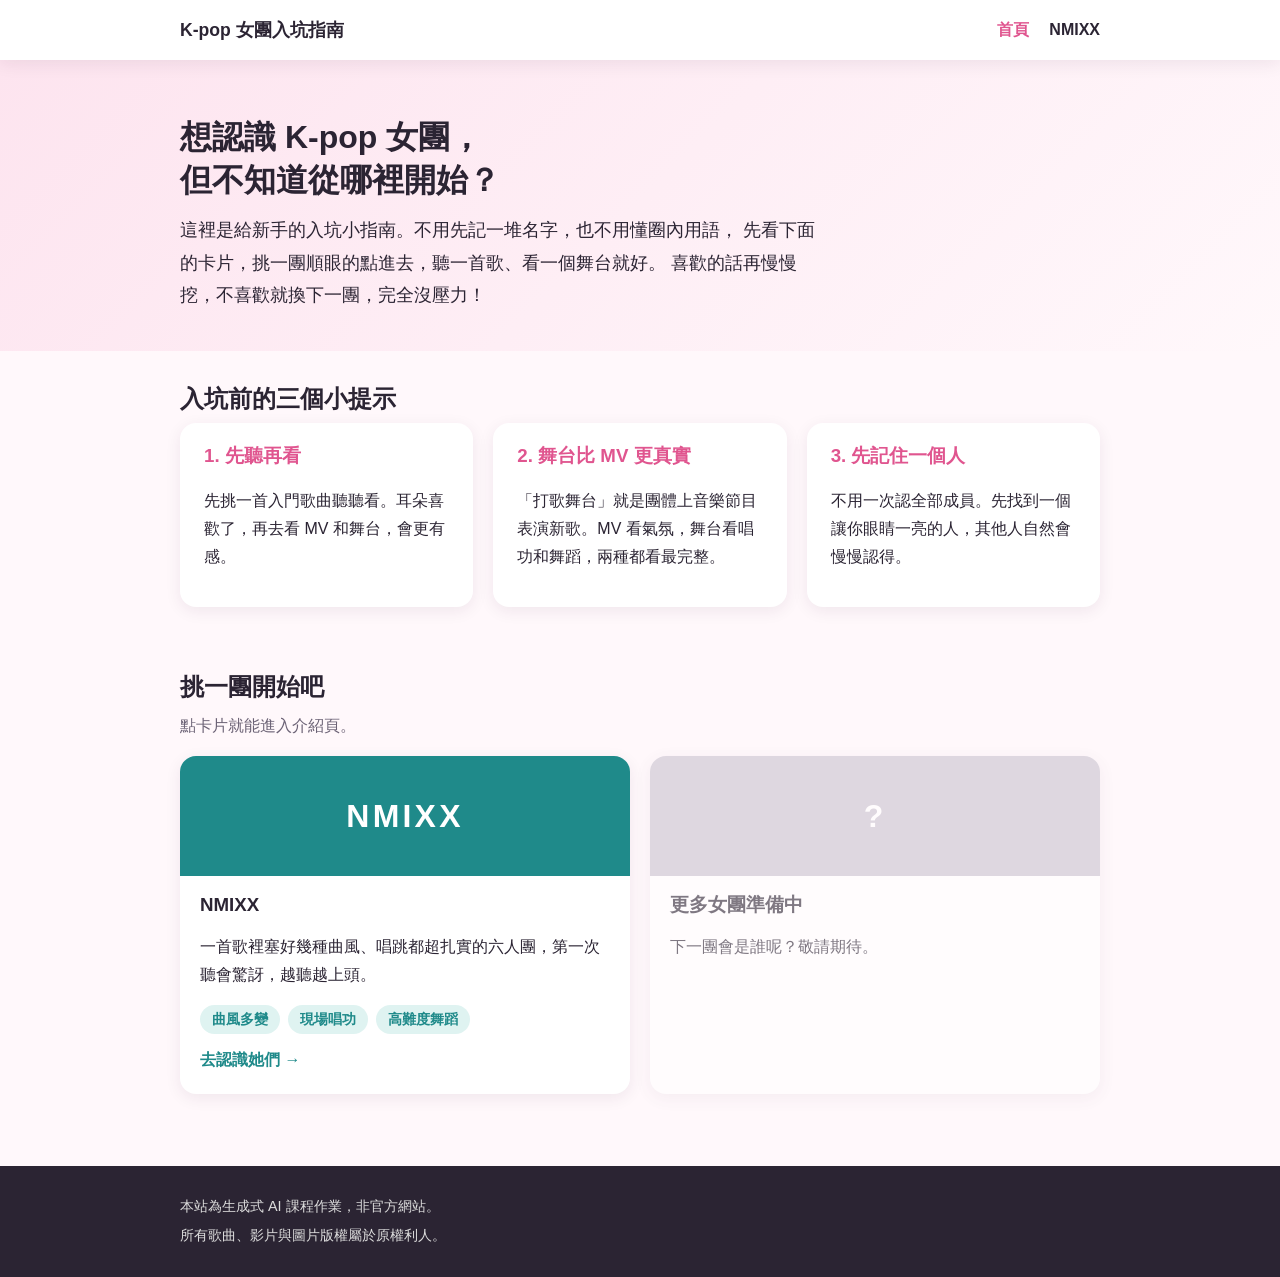
==== index.html @ 495c1757 "上傳 K-pop 女團入坑指南正式版" ====
<!DOCTYPE html>
<html lang="zh-Hant" class="no-js">
<head>
  <meta charset="UTF-8">
  <meta name="viewport" content="width=device-width, initial-scale=1.0">
  <title>K-pop 女團入坑指南</title>
  <meta name="description" content="給 K-pop 新手的女團入坑小指南：一句話介紹、入門歌曲、推薦舞台、成員亮點。">
  <link rel="stylesheet" href="css/style.css">
</head>
<body>

  <!-- ===== 頁首與導覽列 ===== -->
  <header class="site-header">
    <div class="container header-inner">
      <a class="site-title" href="index.html">K-pop 女團入坑指南</a>
      <button class="nav-toggle" aria-expanded="false" aria-controls="site-nav">選單 ☰</button>
      <nav class="site-nav" id="site-nav" aria-label="主選單">
        <ul>
          <li><a href="index.html" aria-current="page">首頁</a></li>
          <li><a href="groups/nmixx.html">NMIXX</a></li>
        </ul>
      </nav>
    </div>
  </header>

  <main>
    <!-- ===== 開場介紹 ===== -->
    <section class="hero">
      <div class="container">
        <h1>想認識 K-pop 女團，<br>但不知道從哪裡開始？</h1>
        <p class="lead">
          這裡是給新手的入坑小指南。不用先記一堆名字，也不用懂圈內用語，
          先看下面的卡片，挑一團順眼的點進去，聽一首歌、看一個舞台就好。
          喜歡的話再慢慢挖，不喜歡就換下一團，完全沒壓力！
        </p>
      </div>
    </section>

    <!-- ===== 新手小提示 ===== -->
    <section class="tips">
      <div class="container">
        <h2>入坑前的三個小提示</h2>
        <div class="grid">
          <div class="card">
            <h3>1. 先聽再看</h3>
            <p>先挑一首入門歌曲聽聽看。耳朵喜歡了，再去看 MV 和舞台，會更有感。</p>
          </div>
          <div class="card">
            <h3>2. 舞台比 MV 更真實</h3>
            <p>「打歌舞台」就是團體上音樂節目表演新歌。MV 看氣氛，舞台看唱功和舞蹈，兩種都看最完整。</p>
          </div>
          <div class="card">
            <h3>3. 先記住一個人</h3>
            <p>不用一次認全部成員。先找到一個讓你眼睛一亮的人，其他人自然會慢慢認得。</p>
          </div>
        </div>
      </div>
    </section>

    <!-- ===== 女團卡片列表 =====
         新增女團時：在這裡複製一張 group-card，改團名、一句話介紹、標籤、連結 -->
    <section>
      <div class="container">
        <h2>挑一團開始吧</h2>
        <p class="section-intro">點卡片就能進入介紹頁。</p>
        <div class="grid">

          <!-- NMIXX 卡片 -->
          <a class="card group-card group-nmixx" href="groups/nmixx.html">
            <div class="cover" aria-hidden="true">NMIXX</div>
            <div class="card-body">
              <h3>NMIXX</h3>
              <p>一首歌裡塞好幾種曲風、唱跳都超扎實的六人團，第一次聽會驚訝，越聽越上頭。</p>
              <ul class="tag-list">
                <li class="tag">曲風多變</li>
                <li class="tag">現場唱功</li>
                <li class="tag">高難度舞蹈</li>
              </ul>
              <span class="more">去認識她們 →</span>
            </div>
          </a>

          <!-- 尚未開放的佔位卡片（之後新增女團時替換掉） -->
          <div class="card group-card coming-soon">
            <div class="cover" aria-hidden="true">?</div>
            <div class="card-body">
              <h3>更多女團準備中</h3>
              <p>下一團會是誰呢？敬請期待。</p>
            </div>
          </div>

        </div>
      </div>
    </section>
  </main>

  <!-- ===== 頁尾 ===== -->
  <footer class="site-footer">
    <div class="container">
      <p>本站為生成式 AI 課程作業，非官方網站。</p>
      <p>所有歌曲、影片與圖片版權屬於原權利人。</p>
    </div>
  </footer>

  <script src="js/main.js"></script>
</body>
</html>
---- css/style.css ----
/* =========================================
   K-pop 女團入坑指南 — 全站共用樣式
   ========================================= */

/* ---------- 1. 全站基本色（CSS 變數） ---------- */
:root {
  --bg: #fff8fb;          /* 頁面背景 */
  --text: #2b2433;        /* 主要文字 */
  --text-soft: #6b6275;   /* 次要文字 */
  --card: #ffffff;        /* 卡片底色 */
  --main: #e0558f;        /* 全站主色（粉紅） */
  --main-soft: #fde4ef;   /* 主色的淡色版 */
  --radius: 16px;         /* 圓角大小 */
  --shadow: 0 4px 16px rgba(60, 30, 70, 0.08);
}

/* ---------- 2. 各女團代表色 ----------
   在 <body> 或卡片加上 class="group-團名"，就會換成該團顏色 */
.group-nmixx {
  --main: #1f8a8a;        /* NMIXX 頁面用的青綠色（設計選擇，非官方色） */
  --main-soft: #dff3f1;
}

/* ---------- 3. 基本設定 ---------- */
* { box-sizing: border-box; }

body {
  margin: 0;
  background: var(--bg);
  color: var(--text);
  font-family: "Microsoft JhengHei", "PingFang TC", "Noto Sans TC", sans-serif;
  line-height: 1.75;
}

a { color: var(--main); }

h1, h2, h3 { line-height: 1.35; }

.container {
  max-width: 960px;
  margin: 0 auto;
  padding: 0 20px;
}

/* ---------- 4. 頁首與導覽列 ---------- */
.site-header {
  background: var(--card);
  box-shadow: var(--shadow);
  position: sticky;
  top: 0;
  z-index: 10;
}

.header-inner {
  display: flex;
  align-items: center;
  justify-content: space-between;
  min-height: 60px;
}

.site-title {
  font-weight: bold;
  font-size: 1.1rem;
  color: var(--text);
  text-decoration: none;
}

.site-nav ul {
  list-style: none;
  display: flex;
  gap: 20px;
  margin: 0;
  padding: 0;
}

.site-nav a {
  color: var(--text);
  text-decoration: none;
  font-weight: bold;
}

.site-nav a:hover,
.site-nav a[aria-current="page"] { color: var(--main); }

/* 手機版選單按鈕：電腦版先隱藏 */
.nav-toggle {
  display: none;
  background: var(--main-soft);
  border: none;
  border-radius: 8px;
  padding: 6px 12px;
  font-size: 1rem;
  cursor: pointer;
}

/* ---------- 5. 主視覺區（Hero） ---------- */
.hero {
  background: linear-gradient(135deg, var(--main-soft), var(--bg));
  padding: 56px 0 40px;
}

.hero h1 { font-size: 2rem; margin: 0 0 12px; }

.hero .lead {
  font-size: 1.15rem;
  max-width: 640px;
  margin: 0;
}

/* ---------- 6. 區塊與卡片 ---------- */
section { padding: 32px 0; }

section h2 {
  font-size: 1.5rem;
  margin: 0 0 8px;
}

.section-intro { color: var(--text-soft); margin-top: 0; }

.card {
  background: var(--card);
  border-radius: var(--radius);
  box-shadow: var(--shadow);
  padding: 20px 24px;
}

/* 自動排版的格子：手機一欄，螢幕夠寬時變多欄 */
.grid {
  display: grid;
  grid-template-columns: repeat(auto-fit, minmax(240px, 1fr));
  gap: 20px;
}

/* 標籤 */
.tag-list {
  list-style: none;
  display: flex;
  flex-wrap: wrap;
  gap: 8px;
  padding: 0;
  margin: 12px 0;
}

.tag {
  background: var(--main-soft);
  color: var(--main);
  border-radius: 999px;
  padding: 2px 12px;
  font-size: 0.9rem;
  font-weight: bold;
}

/* ---------- 7. 首頁：女團卡片 ---------- */
.group-card {
  display: block;
  text-decoration: none;
  color: var(--text);
  overflow: hidden;
  padding: 0;
  transition: transform 0.2s, box-shadow 0.2s;
}

.group-card:hover,
.group-card:focus {
  transform: translateY(-4px);
  box-shadow: 0 8px 24px rgba(60, 30, 70, 0.15);
}

/* 卡片上方的代表色色塊（之後可換成照片） */
.group-card .cover {
  background: var(--main);
  color: #fff;
  height: 120px;
  display: flex;
  align-items: center;
  justify-content: center;
  font-size: 2rem;
  font-weight: bold;
  letter-spacing: 0.1em;
}

.group-card .card-body { padding: 16px 20px 20px; }
.group-card h3 { margin: 0 0 4px; }
.group-card .more { color: var(--main); font-weight: bold; }

/* 還沒開放的團體卡片 */
.group-card.coming-soon {
  opacity: 0.6;
  cursor: default;
}
.group-card.coming-soon .cover { background: #c9c2cf; }
.group-card.coming-soon:hover { transform: none; }

/* 新手小提示 */
.tips { counter-reset: tip; }
.tips .card h3 { margin-top: 0; color: var(--main); }

/* ---------- 8. 女團頁 ---------- */
.back-link {
  display: inline-block;
  margin-top: 20px;
  text-decoration: none;
  font-weight: bold;
}

/* 一句話介紹 */
.one-liner {
  font-size: 1.3rem;
  font-weight: bold;
  border-left: 6px solid var(--main);
  padding-left: 16px;
  margin: 16px 0 24px;
}

/* 基本資料表 */
.profile dl {
  display: grid;
  grid-template-columns: max-content 1fr;
  gap: 8px 20px;
  margin: 0;
}
.profile dt { font-weight: bold; color: var(--main); }
.profile dd { margin: 0; }

/* 團體特色 */
.feature h3 { margin: 0 0 6px; color: var(--main); }
.feature p { margin: 0; }

/* 歌曲與舞台推薦卡 */
.pick { margin-bottom: 20px; }
.pick h3 { margin: 0; }
.pick .meta { color: var(--text-soft); margin: 2px 0 12px; font-size: 0.95rem; }
.pick .label { font-weight: bold; color: var(--main); }

.btn {
  display: inline-block;
  background: var(--main);
  color: #fff;
  text-decoration: none;
  font-weight: bold;
  border-radius: 999px;
  padding: 6px 18px;
  margin-top: 8px;
}

/* 成員亮點卡 */
.member { text-align: center; }

/* 沒有照片時的代表色圓形頭像 */
.member .avatar {
  width: 88px;
  height: 88px;
  border-radius: 50%;
  background: var(--main);
  color: #fff;
  font-size: 2rem;
  font-weight: bold;
  display: flex;
  align-items: center;
  justify-content: center;
  margin: 0 auto 12px;
}

.member h3 { margin: 0; }
.member .position { color: var(--text-soft); font-size: 0.9rem; margin: 2px 0 10px; }
.member p { text-align: left; margin: 0 0 8px; }

/* 下一步區塊 */
.next-step {
  background: var(--main-soft);
  border-radius: var(--radius);
  padding: 24px;
  margin: 32px 0;
}

/* ---------- 9. 待確認／待補標示（正式發布前要全部移除） ---------- */
.todo {
  background: #fff3a6;
  color: #6b4e00;
  border-radius: 4px;
  padding: 0 4px;
  font-size: 0.9em;
  font-weight: bold;
}

.todo-link { cursor: not-allowed; }

/* ---------- 10. 頁尾 ---------- */
.site-footer {
  background: var(--text);
  color: #ddd;
  padding: 24px 0;
  margin-top: 40px;
  font-size: 0.9rem;
}
.site-footer p { margin: 4px 0; }

/* ---------- 11. 手機版（螢幕寬度 640px 以下） ---------- */
@media (max-width: 640px) {
  .nav-toggle { display: block; }

  /* 選單預設收起，按按鈕後加上 .open 才展開 */
  .site-nav {
    display: none;
    position: absolute;
    top: 60px;
    left: 0;
    right: 0;
    background: var(--card);
    box-shadow: var(--shadow);
  }
  .site-nav.open { display: block; }
  .site-nav ul { flex-direction: column; gap: 0; }
  .site-nav a { display: block; padding: 12px 20px; }

  .hero h1 { font-size: 1.6rem; }
  .one-liner { font-size: 1.1rem; }
}

/* 沒有 JavaScript 時，手機選單直接展開，確保一定能點 */
.no-js .site-nav { display: block; position: static; box-shadow: none; }
.no-js .nav-toggle { display: none; }
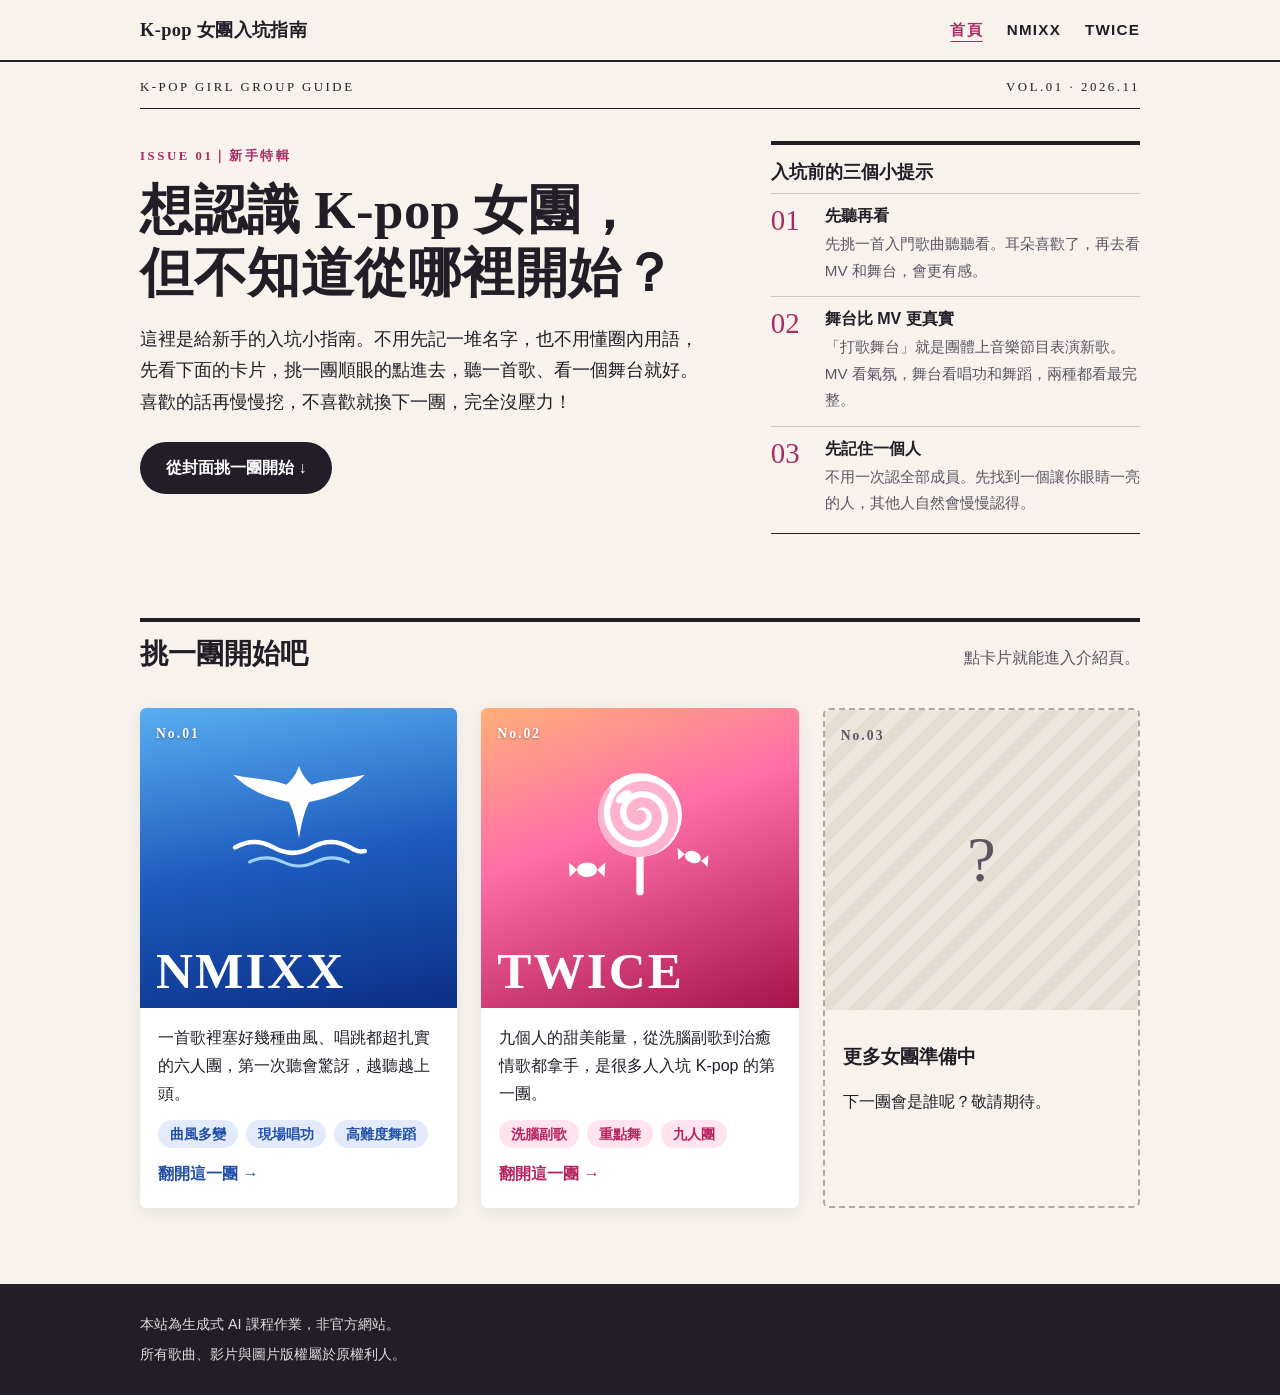
==== commit 02c181b6: "改版：音樂雜誌首頁、NMIXX 海洋首屏、新增 TWICE" ====
--- a/index.html
+++ b/index.html
@@ -9,7 +9,7 @@
 </head>
 <body>
 
-  <!-- ===== 頁首與導覽列 ===== -->
+  <!-- ===== 頁首與導覽列（全站共用） ===== -->
   <header class="site-header">
     <div class="container header-inner">
       <a class="site-title" href="index.html">K-pop 女團入坑指南</a>
@@ -18,72 +18,114 @@
         <ul>
           <li><a href="index.html" aria-current="page">首頁</a></li>
           <li><a href="groups/nmixx.html">NMIXX</a></li>
+          <li><a href="groups/twice.html">TWICE</a></li>
         </ul>
       </nav>
     </div>
   </header>
 
   <main>
-    <!-- ===== 開場介紹 ===== -->
-    <section class="hero">
+    <!-- ===== 雜誌首屏：刊頭＋大標題＋開場介紹＋編輯小提示 ===== -->
+    <section class="mag-hero">
       <div class="container">
-        <h1>想認識 K-pop 女團，<br>但不知道從哪裡開始？</h1>
-        <p class="lead">
-          這裡是給新手的入坑小指南。不用先記一堆名字，也不用懂圈內用語，
-          先看下面的卡片，挑一團順眼的點進去，聽一首歌、看一個舞台就好。
-          喜歡的話再慢慢挖，不喜歡就換下一團，完全沒壓力！
-        </p>
-      </div>
-    </section>
+        <!-- 刊頭 -->
+        <div class="masthead" aria-hidden="true">
+          <span>K-POP GIRL GROUP GUIDE</span>
+          <span>VOL.01 · 2026.11</span>
+        </div>
 
-    <!-- ===== 新手小提示 ===== -->
-    <section class="tips">
-      <div class="container">
-        <h2>入坑前的三個小提示</h2>
-        <div class="grid">
-          <div class="card">
-            <h3>1. 先聽再看</h3>
-            <p>先挑一首入門歌曲聽聽看。耳朵喜歡了，再去看 MV 和舞台，會更有感。</p>
+        <div class="mag-hero-grid">
+          <div>
+            <span class="kicker">ISSUE 01｜新手特輯</span>
+            <h1>想認識 K-pop 女團，<br>但不知道從哪裡開始？</h1>
+            <p class="lead">
+              這裡是給新手的入坑小指南。不用先記一堆名字，也不用懂圈內用語，
+              先看下面的卡片，挑一團順眼的點進去，聽一首歌、看一個舞台就好。
+              喜歡的話再慢慢挖，不喜歡就換下一團，完全沒壓力！
+            </p>
+            <a class="btn-start" href="#covers">從封面挑一團開始 ↓</a>
           </div>
-          <div class="card">
-            <h3>2. 舞台比 MV 更真實</h3>
-            <p>「打歌舞台」就是團體上音樂節目表演新歌。MV 看氣氛，舞台看唱功和舞蹈，兩種都看最完整。</p>
-          </div>
-          <div class="card">
-            <h3>3. 先記住一個人</h3>
-            <p>不用一次認全部成員。先找到一個讓你眼睛一亮的人，其他人自然會慢慢認得。</p>
-          </div>
+
+          <!-- 編輯小提示（雜誌側欄） -->
+          <aside class="editor-notes" aria-labelledby="tips-title">
+            <h2 id="tips-title">入坑前的三個小提示</h2>
+            <ol>
+              <li>
+                <span class="num">01</span>
+                <h3>先聽再看</h3>
+                <p>先挑一首入門歌曲聽聽看。耳朵喜歡了，再去看 MV 和舞台，會更有感。</p>
+              </li>
+              <li>
+                <span class="num">02</span>
+                <h3>舞台比 MV 更真實</h3>
+                <p>「打歌舞台」就是團體上音樂節目表演新歌。MV 看氣氛，舞台看唱功和舞蹈，兩種都看最完整。</p>
+              </li>
+              <li>
+                <span class="num">03</span>
+                <h3>先記住一個人</h3>
+                <p>不用一次認全部成員。先找到一個讓你眼睛一亮的人，其他人自然會慢慢認得。</p>
+              </li>
+            </ol>
+          </aside>
         </div>
       </div>
     </section>
 
-    <!-- ===== 女團卡片列表 =====
-         新增女團時：在這裡複製一張 group-card，改團名、一句話介紹、標籤、連結 -->
-    <section>
+    <!-- ===== 本期封面（女團卡片列表） =====
+         新增女團時：複製一張 cover-card，改 group-團名、期數、代表物圖、團名、一句話介紹、標籤、連結，
+         放在「下期預告」卡之前 -->
+    <section id="covers">
       <div class="container">
-        <h2>挑一團開始吧</h2>
-        <p class="section-intro">點卡片就能進入介紹頁。</p>
-        <div class="grid">
+        <div class="covers-head">
+          <h2>挑一團開始吧</h2>
+          <p class="section-intro">點卡片就能進入介紹頁。</p>
+        </div>
 
-          <!-- NMIXX 卡片 -->
-          <a class="card group-card group-nmixx" href="groups/nmixx.html">
-            <div class="cover" aria-hidden="true">NMIXX</div>
-            <div class="card-body">
-              <h3>NMIXX</h3>
+        <div class="covers-grid">
+
+          <!-- No.01 NMIXX 封面卡 -->
+          <a class="cover-card group-nmixx" href="groups/nmixx.html">
+            <div class="cover-art">
+              <span class="issue-no">No.01</span>
+              <img class="cover-motif" src="images/nmixx/whale-tail-light.svg" alt="" aria-hidden="true">
+              <span class="cover-name">NMIXX</span>
+            </div>
+            <div class="cover-text">
               <p>一首歌裡塞好幾種曲風、唱跳都超扎實的六人團，第一次聽會驚訝，越聽越上頭。</p>
               <ul class="tag-list">
                 <li class="tag">曲風多變</li>
                 <li class="tag">現場唱功</li>
                 <li class="tag">高難度舞蹈</li>
               </ul>
-              <span class="more">去認識她們 →</span>
+              <span class="more">翻開這一團 →</span>
             </div>
           </a>
 
-          <!-- 尚未開放的佔位卡片（之後新增女團時替換掉） -->
-          <div class="card group-card coming-soon">
-            <div class="cover" aria-hidden="true">?</div>
-            <div class="card-body">
+          <!-- No.02 TWICE 封面卡 -->
+          <a class="cover-card group-twice" href="groups/twice.html">
+            <div class="cover-art">
+              <span class="issue-no">No.02</span>
+              <img class="cover-motif" src="images/twice/lollipop-light.svg" alt="" aria-hidden="true">
+              <span class="cover-name">TWICE</span>
+            </div>
+            <div class="cover-text">
+              <p>九個人的甜美能量，從洗腦副歌到治癒情歌都拿手，是很多人入坑 K-pop 的第一團。</p>
+              <ul class="tag-list">
+                <li class="tag">洗腦副歌</li>
+                <li class="tag">重點舞</li>
+                <li class="tag">九人團</li>
+              </ul>
+              <span class="more">翻開這一團 →</span>
+            </div>
+          </a>
+
+          <!-- 下期預告卡（永遠放在最後一格） -->
+          <div class="cover-card coming-soon">
+            <div class="cover-art">
+              <span class="issue-no">No.03</span>
+              <span class="cover-motif-text" aria-hidden="true">?</span>
+            </div>
+            <div class="cover-text">
               <h3>更多女團準備中</h3>
               <p>下一團會是誰呢？敬請期待。</p>
             </div>
@@ -94,7 +136,7 @@
     </section>
   </main>
 
-  <!-- ===== 頁尾 ===== -->
+  <!-- ===== 頁尾（全站共用） ===== -->
   <footer class="site-footer">
     <div class="container">
       <p>本站為生成式 AI 課程作業，非官方網站。</p>
--- a/css/style.css
+++ b/css/style.css
@@ -1,24 +1,37 @@
 /* =========================================
-   K-pop 女團入坑指南 — 全站共用樣式
+   K-pop 女團入坑指南 — 全站共用樣式（音樂雜誌版）
+   各團專屬的首屏與裝飾請寫在 css/groups/團名.css
    ========================================= */
 
-/* ---------- 1. 全站基本色（CSS 變數） ---------- */
+/* ---------- 1. 全站基本色與字型（CSS 變數） ---------- */
 :root {
-  --bg: #fff8fb;          /* 頁面背景 */
-  --text: #2b2433;        /* 主要文字 */
-  --text-soft: #6b6275;   /* 次要文字 */
+  --paper: #f7f3ec;       /* 雜誌紙張底色 */
+  --bg: var(--paper);     /* 頁面背景（各團可覆寫） */
+  --text: #221d26;        /* 主要文字 */
+  --text-soft: #5c5463;   /* 次要文字 */
   --card: #ffffff;        /* 卡片底色 */
-  --main: #e0558f;        /* 全站主色（粉紅） */
-  --main-soft: #fde4ef;   /* 主色的淡色版 */
-  --radius: 16px;         /* 圓角大小 */
-  --shadow: 0 4px 16px rgba(60, 30, 70, 0.08);
-}
-
-/* ---------- 2. 各女團代表色 ----------
-   在 <body> 或卡片加上 class="group-團名"，就會換成該團顏色 */
+  --line: #221d26;        /* 雜誌細線 */
+  --main: #a92c63;        /* 全站主色（粉紅，已加深確保對比） */
+  --main-soft: #f9e1ec;   /* 主色淡色版 */
+  --radius: 14px;
+  --shadow: 0 4px 16px rgba(40, 20, 50, 0.08);
+  --font-body: "Microsoft JhengHei", "PingFang TC", "Noto Sans TC", sans-serif;
+  /* 雜誌標題：英文數字用襯線字，中文自動退回黑體 */
+  --font-display: Georgia, "Times New Roman", "Microsoft JhengHei", "PingFang TC", serif;
+}
+
+/* ---------- 2. 各團代表色 ----------
+   團體頁 <body> 和首頁封面卡都加上 class="group-團名"
+   --cover-bg：首頁封面卡的封面底色 */
 .group-nmixx {
-  --main: #1f8a8a;        /* NMIXX 頁面用的青綠色（設計選擇，非官方色） */
-  --main-soft: #dff3f1;
+  --main: #1f4fa8;        /* NMIXX 寶藍（取自官方手燈的水色意象，設計選擇） */
+  --main-soft: #e3ebfa;
+  --cover-bg: linear-gradient(170deg, #5aaef0 0%, #1d5cc0 50%, #0c2f86 100%);
+}
+.group-twice {
+  --main: #b8235f;        /* TWICE 莓紅（官方 Neon Magenta 加深，確保文字對比） */
+  --main-soft: #ffe3ee;
+  --cover-bg: linear-gradient(160deg, #ffb07a 0%, #ff6fa8 40%, #a8124b 100%);  /* 官方雙色 Apricot → Neon Magenta */
 }
 
 /* ---------- 3. 基本設定 ---------- */
@@ -28,27 +41,27 @@
   margin: 0;
   background: var(--bg);
   color: var(--text);
-  font-family: "Microsoft JhengHei", "PingFang TC", "Noto Sans TC", sans-serif;
+  font-family: var(--font-body);
   line-height: 1.75;
 }
 
 a { color: var(--main); }
-
-h1, h2, h3 { line-height: 1.35; }
+img { max-width: 100%; }
+h1, h2, h3 { line-height: 1.3; }
 
 .container {
-  max-width: 960px;
+  max-width: 1040px;
   margin: 0 auto;
   padding: 0 20px;
 }
 
-/* ---------- 4. 頁首與導覽列 ---------- */
+/* ---------- 4. 頁首與導覽列（全站共用） ---------- */
 .site-header {
-  background: var(--card);
-  box-shadow: var(--shadow);
+  background: var(--paper);
+  border-bottom: 2px solid var(--line);
   position: sticky;
   top: 0;
-  z-index: 10;
+  z-index: 20;
 }
 
 .header-inner {
@@ -59,16 +72,18 @@
 }
 
 .site-title {
-  font-weight: bold;
-  font-size: 1.1rem;
+  font-family: var(--font-display);
+  font-weight: bold;
+  font-size: 1.15rem;
   color: var(--text);
   text-decoration: none;
+  letter-spacing: 0.02em;
 }
 
 .site-nav ul {
   list-style: none;
   display: flex;
-  gap: 20px;
+  gap: 24px;
   margin: 0;
   padding: 0;
 }
@@ -77,46 +92,238 @@
   color: var(--text);
   text-decoration: none;
   font-weight: bold;
+  font-size: 0.95rem;
+  letter-spacing: 0.08em;
 }
 
 .site-nav a:hover,
-.site-nav a[aria-current="page"] { color: var(--main); }
+.site-nav a[aria-current="page"] {
+  color: var(--main);
+  text-decoration: underline;
+  text-underline-offset: 6px;
+}
 
 /* 手機版選單按鈕：電腦版先隱藏 */
 .nav-toggle {
   display: none;
-  background: var(--main-soft);
-  border: none;
-  border-radius: 8px;
-  padding: 6px 12px;
-  font-size: 1rem;
+  background: transparent;
+  border: 2px solid var(--line);
+  border-radius: 999px;
+  padding: 4px 14px;
+  font-size: 0.95rem;
+  font-weight: bold;
+  color: var(--text);
   cursor: pointer;
 }
 
-/* ---------- 5. 主視覺區（Hero） ---------- */
-.hero {
-  background: linear-gradient(135deg, var(--main-soft), var(--bg));
-  padding: 56px 0 40px;
-}
-
-.hero h1 { font-size: 2rem; margin: 0 0 12px; }
-
-.hero .lead {
+/* ---------- 5. 文字層級（全站共用） ---------- */
+section { padding: 36px 0; }
+
+section h2 {
+  font-family: var(--font-display);
+  font-size: 1.75rem;
+  margin: 0 0 6px;
+}
+
+.section-intro { color: var(--text-soft); margin-top: 0; }
+
+/* 雜誌小標籤，例如 ISSUE 01、No.01 */
+.kicker {
+  display: inline-block;
+  font-family: var(--font-display);
+  font-size: 0.8rem;
+  font-weight: bold;
+  letter-spacing: 0.2em;
+  text-transform: uppercase;
+}
+
+/* ---------- 6. 首頁：雜誌首屏 ---------- */
+.masthead {
+  display: flex;
+  justify-content: space-between;
+  flex-wrap: wrap;
+  gap: 8px;
+  border-bottom: 1px solid var(--line);
+  padding: 14px 0 10px;
+  font-family: var(--font-display);
+  font-size: 0.8rem;
+  letter-spacing: 0.2em;
+}
+
+.mag-hero { padding: 0 0 48px; }
+
+.mag-hero-grid {
+  display: grid;
+  grid-template-columns: 1.6fr 1fr;
+  gap: 40px;
+  align-items: start;
+  padding-top: 32px;
+}
+
+.mag-hero .kicker { color: var(--main); }
+
+.mag-hero h1 {
+  font-family: var(--font-display);
+  font-size: clamp(2.1rem, 4.4vw, 3.3rem);
+  line-height: 1.18;
+  margin: 10px 0 20px;
+  letter-spacing: 0.01em;
+}
+
+.mag-hero .lead {
+  font-size: 1.12rem;
+  max-width: 560px;
+  margin: 0 0 24px;
+}
+
+.btn-start {
+  display: inline-block;
+  background: var(--text);
+  color: #fff;
+  text-decoration: none;
+  font-weight: bold;
+  border-radius: 999px;
+  padding: 12px 26px;
+}
+.btn-start:hover,
+.btn-start:focus { background: var(--main); }
+
+/* 編輯小提示（雜誌側欄） */
+.editor-notes {
+  border-top: 4px solid var(--line);
+  border-bottom: 1px solid var(--line);
+  padding: 16px 0 4px;
+}
+
+.editor-notes h2 {
   font-size: 1.15rem;
-  max-width: 640px;
+  margin: 0 0 8px;
+}
+
+.editor-notes ol {
+  list-style: none;
   margin: 0;
-}
-
-/* ---------- 6. 區塊與卡片 ---------- */
-section { padding: 32px 0; }
-
-section h2 {
-  font-size: 1.5rem;
-  margin: 0 0 8px;
-}
-
-.section-intro { color: var(--text-soft); margin-top: 0; }
-
+  padding: 0;
+}
+
+.editor-notes li {
+  display: grid;
+  grid-template-columns: 44px 1fr;
+  gap: 4px 10px;
+  padding: 12px 0;
+  border-top: 1px solid rgba(34, 29, 38, 0.2);
+}
+
+.editor-notes .num {
+  grid-row: span 2;
+  font-family: var(--font-display);
+  font-size: 1.8rem;
+  line-height: 1;
+  color: var(--main);
+}
+
+.editor-notes h3 { margin: 0; font-size: 1rem; }
+.editor-notes p { margin: 0; font-size: 0.95rem; color: var(--text-soft); }
+
+/* ---------- 7. 首頁：本期封面（封面卡模板） ---------- */
+.covers-head {
+  display: flex;
+  align-items: baseline;
+  justify-content: space-between;
+  flex-wrap: wrap;
+  gap: 8px;
+  border-top: 4px solid var(--line);
+  padding-top: 14px;
+  margin-bottom: 20px;
+}
+
+.covers-grid {
+  display: grid;
+  grid-template-columns: repeat(auto-fill, minmax(250px, 1fr));
+  gap: 24px;
+}
+
+.cover-card {
+  display: flex;
+  flex-direction: column;
+  background: var(--card);
+  color: var(--text);
+  text-decoration: none;
+  border-radius: 6px;
+  overflow: hidden;
+  box-shadow: var(--shadow);
+  transition: transform 0.2s, box-shadow 0.2s;
+}
+
+.cover-card:hover,
+.cover-card:focus {
+  transform: translateY(-6px) rotate(-0.4deg);
+  box-shadow: 0 12px 28px rgba(40, 20, 50, 0.18);
+}
+
+/* 封面區：直式 3:4，底色用各團的 --cover-bg */
+.cover-art {
+  position: relative;
+  aspect-ratio: 3 / 4;
+  max-height: 300px;
+  width: 100%;
+  background: var(--cover-bg, var(--main));
+  color: #fff;
+  overflow: hidden;
+}
+
+.cover-art .issue-no {
+  position: absolute;
+  top: 14px;
+  left: 16px;
+  font-family: var(--font-display);
+  font-weight: bold;
+  letter-spacing: 0.15em;
+  font-size: 0.85rem;
+  text-shadow: 0 1px 3px rgba(0, 0, 0, 0.35);  /* 淺色封面上也看得清楚 */
+}
+
+/* 代表物小圖：各團換成自己的淺色 SVG */
+.cover-art .cover-motif {
+  position: absolute;
+  top: 18%;
+  left: 50%;
+  width: 46%;
+  transform: translateX(-50%);
+}
+
+.cover-art .cover-name {
+  position: absolute;
+  left: 16px;
+  right: 16px;
+  bottom: 12px;
+  font-family: var(--font-display);
+  font-weight: bold;
+  font-size: clamp(2.4rem, 6vw, 3.2rem);
+  line-height: 1;
+  letter-spacing: 0.04em;
+}
+
+.cover-text { padding: 16px 18px 20px; }
+.cover-text p { margin: 0 0 4px; }
+.cover-text .more { color: var(--main); font-weight: bold; }
+
+/* 下期預告卡 */
+.cover-card.coming-soon { cursor: default; box-shadow: none; border: 2px dashed rgba(34, 29, 38, 0.35); background: transparent; }
+.cover-card.coming-soon:hover { transform: none; }
+.cover-card.coming-soon .issue-no { text-shadow: none; }
+.cover-card.coming-soon .cover-art { background: repeating-linear-gradient(135deg, #ece6dc 0 12px, #e4ddd1 12px 24px); color: var(--text-soft); }
+.cover-card.coming-soon .cover-motif-text {
+  position: absolute;
+  inset: 0;
+  display: flex;
+  align-items: center;
+  justify-content: center;
+  font-family: var(--font-display);
+  font-size: 4rem;
+}
+
+/* ---------- 8. 共用元件：卡片、標籤、按鈕 ---------- */
 .card {
   background: var(--card);
   border-radius: var(--radius);
@@ -124,14 +331,12 @@
   padding: 20px 24px;
 }
 
-/* 自動排版的格子：手機一欄，螢幕夠寬時變多欄 */
 .grid {
   display: grid;
   grid-template-columns: repeat(auto-fit, minmax(240px, 1fr));
   gap: 20px;
 }
 
-/* 標籤 */
 .tag-list {
   list-style: none;
   display: flex;
@@ -146,59 +351,24 @@
   color: var(--main);
   border-radius: 999px;
   padding: 2px 12px;
-  font-size: 0.9rem;
-  font-weight: bold;
-}
-
-/* ---------- 7. 首頁：女團卡片 ---------- */
-.group-card {
-  display: block;
-  text-decoration: none;
-  color: var(--text);
-  overflow: hidden;
-  padding: 0;
-  transition: transform 0.2s, box-shadow 0.2s;
-}
-
-.group-card:hover,
-.group-card:focus {
-  transform: translateY(-4px);
-  box-shadow: 0 8px 24px rgba(60, 30, 70, 0.15);
-}
-
-/* 卡片上方的代表色色塊（之後可換成照片） */
-.group-card .cover {
+  font-size: 0.88rem;
+  font-weight: bold;
+}
+
+.btn {
+  display: inline-block;
   background: var(--main);
   color: #fff;
-  height: 120px;
-  display: flex;
-  align-items: center;
-  justify-content: center;
-  font-size: 2rem;
-  font-weight: bold;
-  letter-spacing: 0.1em;
-}
-
-.group-card .card-body { padding: 16px 20px 20px; }
-.group-card h3 { margin: 0 0 4px; }
-.group-card .more { color: var(--main); font-weight: bold; }
-
-/* 還沒開放的團體卡片 */
-.group-card.coming-soon {
-  opacity: 0.6;
-  cursor: default;
-}
-.group-card.coming-soon .cover { background: #c9c2cf; }
-.group-card.coming-soon:hover { transform: none; }
-
-/* 新手小提示 */
-.tips { counter-reset: tip; }
-.tips .card h3 { margin-top: 0; color: var(--main); }
-
-/* ---------- 8. 女團頁 ---------- */
+  text-decoration: none;
+  font-weight: bold;
+  border-radius: 999px;
+  padding: 6px 18px;
+  margin-top: 8px;
+}
+
+/* ---------- 9. 女團頁：六個區塊共用樣式 ---------- */
 .back-link {
   display: inline-block;
-  margin-top: 20px;
   text-decoration: none;
   font-weight: bold;
 }
@@ -207,8 +377,6 @@
 .one-liner {
   font-size: 1.3rem;
   font-weight: bold;
-  border-left: 6px solid var(--main);
-  padding-left: 16px;
   margin: 16px 0 24px;
 }
 
@@ -228,31 +396,20 @@
 
 /* 歌曲與舞台推薦卡 */
 .pick { margin-bottom: 20px; }
-.pick h3 { margin: 0; }
+.pick h3 { margin: 0; font-family: var(--font-display); font-size: 1.3rem; }
 .pick .meta { color: var(--text-soft); margin: 2px 0 12px; font-size: 0.95rem; }
 .pick .label { font-weight: bold; color: var(--main); }
 
-.btn {
-  display: inline-block;
-  background: var(--main);
-  color: #fff;
-  text-decoration: none;
-  font-weight: bold;
-  border-radius: 999px;
-  padding: 6px 18px;
-  margin-top: 8px;
-}
-
 /* 成員亮點卡 */
 .member { text-align: center; }
 
-/* 沒有照片時的代表色圓形頭像 */
 .member .avatar {
   width: 88px;
   height: 88px;
   border-radius: 50%;
   background: var(--main);
   color: #fff;
+  font-family: var(--font-display);
   font-size: 2rem;
   font-weight: bold;
   display: flex;
@@ -261,7 +418,7 @@
   margin: 0 auto 12px;
 }
 
-.member h3 { margin: 0; }
+.member h3 { margin: 0; font-family: var(--font-display); }
 .member .position { color: var(--text-soft); font-size: 0.9rem; margin: 2px 0 10px; }
 .member p { text-align: left; margin: 0 0 8px; }
 
@@ -270,10 +427,28 @@
   background: var(--main-soft);
   border-radius: var(--radius);
   padding: 24px;
-  margin: 32px 0;
-}
-
-/* ---------- 9. 待確認／待補標示（正式發布前要全部移除） ---------- */
+  margin: 16px 0 32px;
+}
+
+/* 段落分隔：中間放各團的小代表物，兩側的線條由各團 CSS 決定樣式 */
+.section-divider {
+  display: flex;
+  align-items: center;
+  gap: 16px;
+  max-width: 1040px;
+  margin: 8px auto 0;
+  padding: 0 20px;
+}
+.section-divider::before,
+.section-divider::after {
+  content: "";
+  flex: 1;
+  height: 12px;
+  border-bottom: 1px solid var(--line);
+}
+.section-divider img { width: 64px; height: auto; }
+
+/* ---------- 10. 待確認／待補標示（正式發布前要全部移除） ---------- */
 .todo {
   background: #fff3a6;
   color: #6b4e00;
@@ -282,10 +457,9 @@
   font-size: 0.9em;
   font-weight: bold;
 }
-
 .todo-link { cursor: not-allowed; }
 
-/* ---------- 10. 頁尾 ---------- */
+/* ---------- 11. 頁尾 ---------- */
 .site-footer {
   background: var(--text);
   color: #ddd;
@@ -295,7 +469,11 @@
 }
 .site-footer p { margin: 4px 0; }
 
-/* ---------- 11. 手機版（螢幕寬度 640px 以下） ---------- */
+/* ---------- 12. 手機版（螢幕寬度 720px 以下） ---------- */
+@media (max-width: 720px) {
+  .mag-hero-grid { grid-template-columns: 1fr; gap: 28px; }
+}
+
 @media (max-width: 640px) {
   .nav-toggle { display: block; }
 
@@ -303,20 +481,30 @@
   .site-nav {
     display: none;
     position: absolute;
-    top: 60px;
+    top: 62px;
     left: 0;
     right: 0;
-    background: var(--card);
-    box-shadow: var(--shadow);
+    background: var(--paper);
+    border-bottom: 2px solid var(--line);
   }
   .site-nav.open { display: block; }
   .site-nav ul { flex-direction: column; gap: 0; }
   .site-nav a { display: block; padding: 12px 20px; }
 
-  .hero h1 { font-size: 1.6rem; }
+  .masthead span:last-child { display: none; }
   .one-liner { font-size: 1.1rem; }
+  .covers-grid { grid-template-columns: 1fr; }
+  .cover-art { max-height: 260px; aspect-ratio: auto; height: 260px; }
 }
 
 /* 沒有 JavaScript 時，手機選單直接展開，確保一定能點 */
-.no-js .site-nav { display: block; position: static; box-shadow: none; }
+.no-js .site-nav { display: block; position: static; border: none; }
 .no-js .nav-toggle { display: none; }
+
+/* 使用者設定「減少動態效果」時，關閉所有動畫與位移 */
+@media (prefers-reduced-motion: reduce) {
+  *, *::before, *::after {
+    animation: none !important;
+    transition: none !important;
+  }
+}
